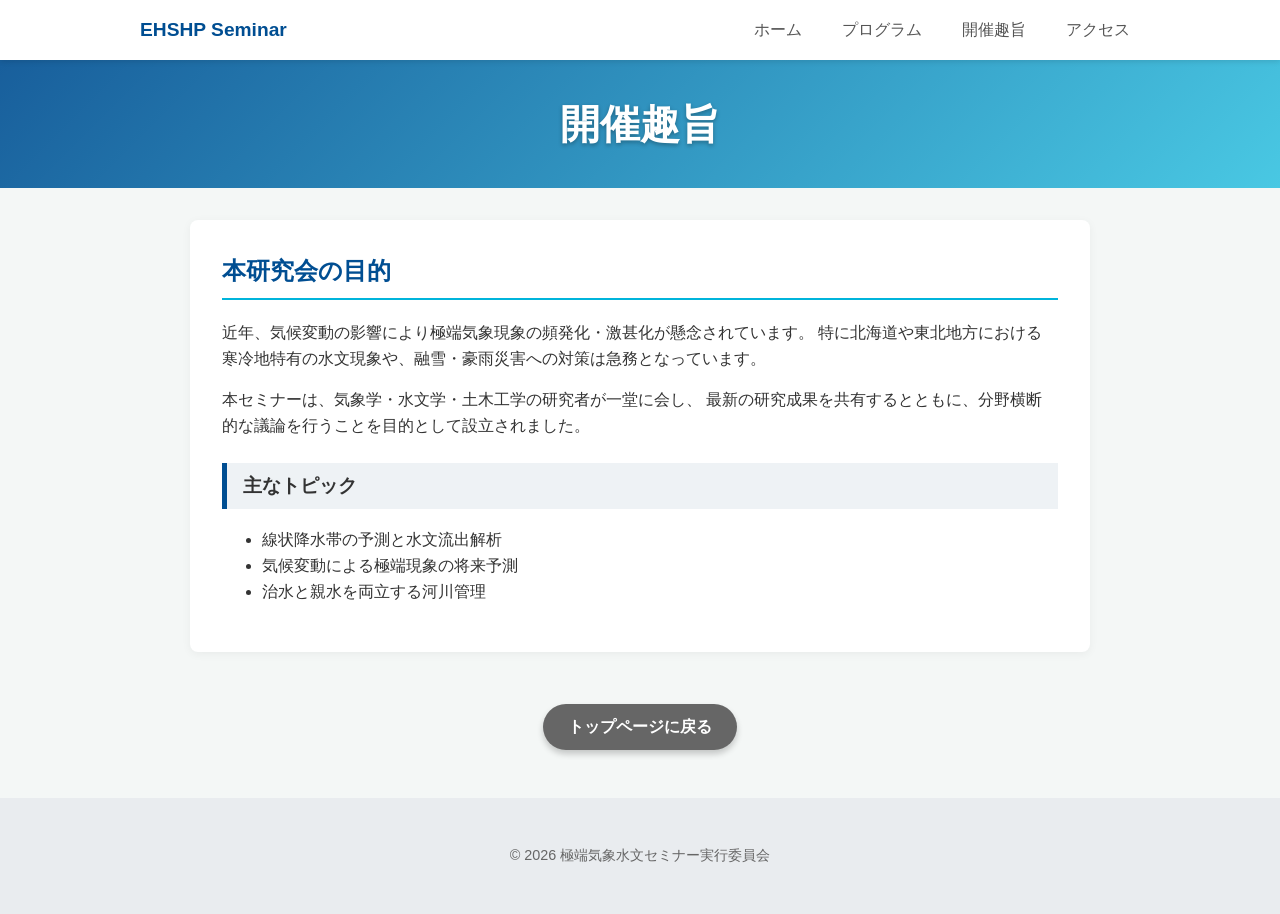
==== pages/about.html @ 2cabe52f "Add files via upload" ====
<!DOCTYPE html>
<html lang="ja">
<head>
    <meta charset="UTF-8">
    <meta name="viewport" content="width=device-width, initial-scale=1.0">
    <title>開催趣旨 | 極端気象水文セミナー</title>
    <link rel="stylesheet" href="../css/style.css">
</head>
<body>

    <nav class="navbar">
        <div class="nav-container">
            <a href="../index.html" class="logo">EHSHP Seminar</a>
            <ul class="nav-links">
                <li><a href="../index.html">ホーム</a></li>
                <li><a href="../index.html#program">プログラム</a></li>
                <li><a href="about.html">開催趣旨</a></li>
                <li><a href="../index.html#access">アクセス</a></li>
            </ul>
        </div>
    </nav>

    <div class="hero" style="padding: 2rem 1rem; margin-bottom: 2rem;">
        <div class="hero-content">
            <h1>開催趣旨</h1>
        </div>
    </div>

    <div class="container">
        <section>
            <h2>本研究会の目的</h2>
            <p>
                近年、気候変動の影響により極端気象現象の頻発化・激甚化が懸念されています。
                特に北海道や東北地方における寒冷地特有の水文現象や、融雪・豪雨災害への対策は急務となっています。
            </p>
            <p>
                本セミナーは、気象学・水文学・土木工学の研究者が一堂に会し、
                最新の研究成果を共有するとともに、分野横断的な議論を行うことを目的として設立されました。
            </p>
            
            <h3>主なトピック</h3>
            <ul>
                <li>線状降水帯の予測と水文流出解析</li>
                <li>気候変動による極端現象の将来予測</li>
                <li>治水と親水を両立する河川管理</li>
            </ul>
        </section>

        <p style="text-align:center;">
            <a href="../index.html" class="hero-btn" style="background-color:#666;">トップページに戻る</a>
        </p>
    </div>

    <footer>
        <p>&copy; 2026 極端気象水文セミナー実行委員会</p>
    </footer>

</body>
</html>
---- css/style.css ----
@charset "UTF-8";

/* --- 基本設定 (Variables) --- */
:root {
    --primary-color: #004e92; /* 濃い青 */
    --accent-color: #00b4db;  /* 水色 */
    --bg-color: #f4f7f6;      /* 背景グレー */
    --text-color: #333;
    --white: #ffffff;
    --nav-bg: #ffffff;
}

body {
    font-family: "Helvetica Neue", Arial, "Hiragino Kaku Gothic ProN", "Hiragino Sans", Meiryo, sans-serif;
    line-height: 1.6;
    color: var(--text-color);
    background-color: var(--bg-color);
    margin: 0;
    padding: 0;
}

a { color: var(--primary-color); text-decoration: none; transition: 0.3s; }
a:hover { opacity: 0.7; }

/* --- ナビゲーションバー --- */
.navbar {
    background-color: var(--nav-bg);
    box-shadow: 0 2px 5px rgba(0,0,0,0.1);
    position: sticky; /* スクロールしても上についてくる */
    top: 0;
    z-index: 1000;
    padding: 0 1rem;
}
.nav-container {
    max-width: 1000px;
    margin: 0 auto;
    display: flex;
    justify-content: space-between;
    align-items: center;
    height: 60px;
}
.logo {
    font-weight: bold;
    font-size: 1.2rem;
    color: var(--primary-color);
}
.nav-links {
    list-style: none;
    display: flex;
    gap: 20px;
    margin: 0;
    padding: 0;
}
.nav-links li a {
    color: #555;
    font-weight: 500;
    padding: 5px 10px;
}
.nav-links li a:hover {
    color: var(--primary-color);
    background-color: #f0f0f0;
    border-radius: 4px;
}

/* --- ヒーローセクション (トップ画像) --- */
.hero {
    /* 画像がない時はグラデーション、ある時は画像を重ねる設定 */
    background: linear-gradient(135deg, rgba(0,78,146,0.9), rgba(0,180,219,0.7)), url('../images/hero-bg.jpg');
    background-size: cover;
    background-position: center;
    color: var(--white);
    padding: 4rem 1rem;
    text-align: center;
    margin-bottom: 2rem;
}
.hero h1 {
    margin: 0;
    font-size: 2.5rem;
    text-shadow: 0 2px 4px rgba(0,0,0,0.3);
}
.hero p {
    font-size: 1.2rem;
    margin-top: 10px;
    opacity: 0.9;
}
.hero-btn {
    display: inline-block;
    margin-top: 20px;
    padding: 10px 25px;
    background-color: #ff9800; /* 目立つオレンジ */
    color: white;
    font-weight: bold;
    border-radius: 50px;
    box-shadow: 0 4px 6px rgba(0,0,0,0.2);
}
.hero-btn:hover {
    background-color: #e68900;
    color: white;
    transform: translateY(-2px);
}

/* --- コンテナ (本文幅制限) --- */
.container {
    max-width: 900px;
    margin: 0 auto;
    padding: 0 1rem 2rem 1rem;
}

/* --- セクション共通 --- */
section {
    background: var(--white);
    border-radius: 8px;
    padding: 2rem;
    margin-bottom: 2rem;
    box-shadow: 0 2px 10px rgba(0,0,0,0.05);
}
h2 {
    color: var(--primary-color);
    border-bottom: 2px solid var(--accent-color);
    padding-bottom: 0.5rem;
    margin-top: 0;
}
h3 {
    margin-top: 1.5rem;
    background-color: #eef2f5;
    padding: 0.5rem 1rem;
    border-left: 5px solid var(--primary-color);
}

/* --- テーブル類 --- */
.schedule-table {
    width: 100%;
    border-collapse: collapse;
    margin-top: 1rem;
}
.schedule-table th, .schedule-table td {
    padding: 12px;
    border-bottom: 1px solid #ddd;
    text-align: left;
}
.schedule-table th {
    width: 25%;
    background-color: #f9f9f9;
    color: var(--primary-color);
}
.break-row {
    background-color: #fff8e1;
    text-align: center;
    font-size: 0.9rem;
    color: #8a6d3b;
}
.break-row td { text-align: center; }

/* --- その他リスト --- */
.committee-list {
    display: flex;
    flex-wrap: wrap;
    gap: 10px;
    padding: 0;
    list-style: none;
}
.committee-list li {
    background: #eef2f5;
    padding: 5px 15px;
    border-radius: 20px;
    font-size: 0.9rem;
}

/* --- フッター --- */
footer {
    text-align: center;
    padding: 2rem;
    font-size: 0.9rem;
    color: #666;
    background-color: #e9ecef;
    margin-top: auto;
}

/* --- スマホ対応 --- */
@media (max-width: 600px) {
    .nav-container { flex-direction: column; height: auto; padding: 10px; }
    .nav-links { gap: 10px; flex-wrap: wrap; justify-content: center; margin-top: 10px; }
    .hero h1 { font-size: 1.8rem; }
    .schedule-table th, .schedule-table td { display: block; width: 100%; }
    .schedule-table th { background: transparent; padding-bottom: 0; color: var(--accent-color); }
}
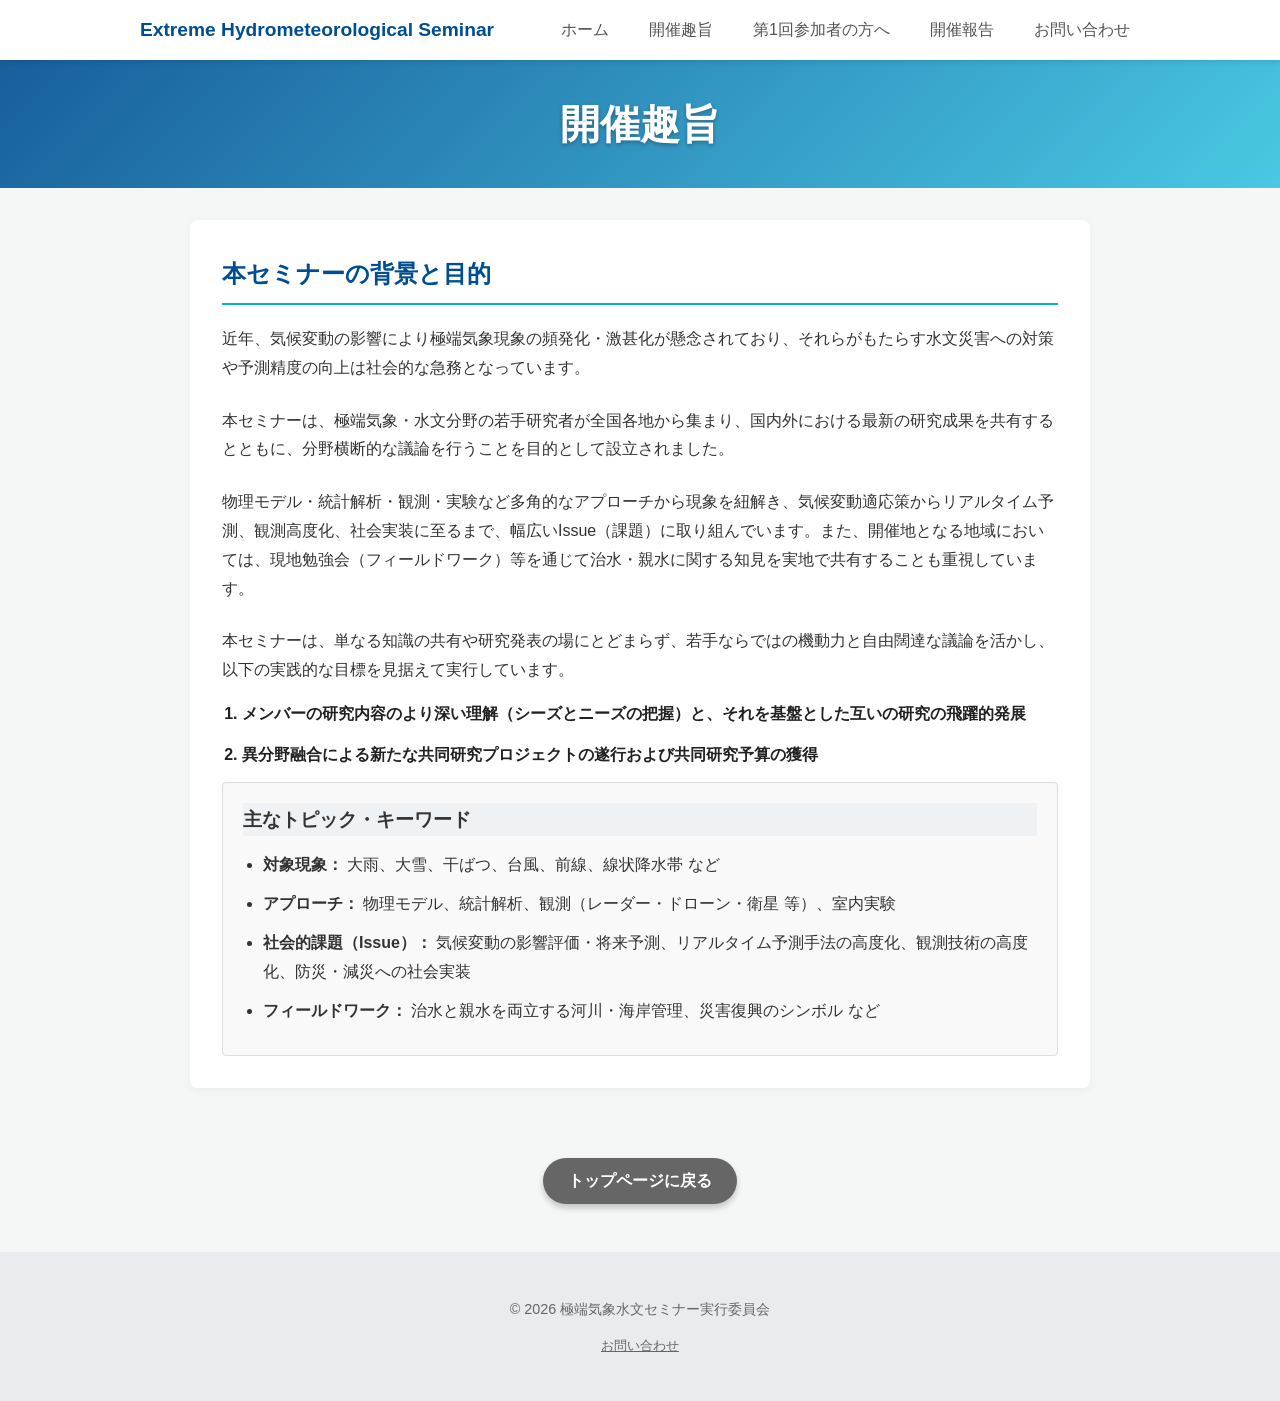
==== commit 5058ee7f: "Add files via upload" ====
--- a/pages/about.html
+++ b/pages/about.html
@@ -4,18 +4,98 @@
     <meta charset="UTF-8">
     <meta name="viewport" content="width=device-width, initial-scale=1.0">
     <title>開催趣旨 | 極端気象水文セミナー</title>
+    <meta name="robots" content="noindex, nofollow">
     <link rel="stylesheet" href="../css/style.css">
+    <style>
+        /* 開催趣旨ページ専用の追加スタイル */
+        .about-section {
+            line-height: 1.8;
+            margin-bottom: 40px;
+        }
+        .about-section p {
+            margin-bottom: 1.5em;
+        }
+        
+        /* ビジョン（目標）を強調するボックス */
+        .vision-box {
+            margin-top: 30px;
+            margin-bottom: 30px;
+            padding: 25px;
+            background-color: #eef5fa; /* 薄いブルーで知的な印象に */
+            border-radius: 8px;
+            border-left: 6px solid #0056b3;
+        }
+        .vision-box h3 {
+            margin-top: 0;
+            color: #0056b3;
+            border-bottom: 1px solid #cce0f5;
+            padding-bottom: 10px;
+            margin-bottom: 15px;
+        }
+        .vision-box h4 {
+            margin-top: 0;
+            margin-bottom: 15px;
+            border: none;
+            padding: 0;
+            color: #333;
+        }
+        .vision-list {
+            padding-left: 20px;
+            margin: 0;
+            color: #222;
+        }
+        .vision-list li {
+            margin-bottom: 12px;
+            font-weight: bold;
+        }
+
+        /* キーワードリスト */
+        .keyword-list {
+            background-color: #f9f9f9;
+            border: 1px solid #ddd;
+            padding: 20px;
+            border-radius: 4px;
+        }
+        .keyword-list h3 {
+            margin-top: 0;
+            margin-bottom: 15px;
+            border: none;
+            padding: 0;
+            color: #333;
+        }
+        .keyword-list ul {
+            padding-left: 20px;
+            margin: 0;
+        }
+        .keyword-list li {
+            margin-bottom: 10px;
+        }
+    </style>
 </head>
 <body>
 
     <nav class="navbar">
         <div class="nav-container">
-            <a href="../index.html" class="logo">EHSHP Seminar</a>
+            <a href="../index.html" class="logo">Extreme Hydrometeorological Seminar</a>
             <ul class="nav-links">
                 <li><a href="../index.html">ホーム</a></li>
-                <li><a href="../index.html#program">プログラム</a></li>
                 <li><a href="about.html">開催趣旨</a></li>
-                <li><a href="../index.html#access">アクセス</a></li>
+                <li class="dropdown">
+                    <a href="vol1.html" class="dropbtn">第1回参加者の方へ</a>
+                    <div class="dropdown-content">
+                        <a href="../index.html#info">当日のご案内</a>
+                        <a href="../index.html#program">プログラム</a>
+                        <a href="../index.html#access">アクセス</a>
+                    </div>
+                </li>
+                <li class="dropdown">
+                    <a href="archive.html" class="dropbtn">開催報告</a>
+                    <div class="dropdown-content">
+                        <a href="report_vol1.html">第1回 (2025年度)</a>
+                        <a href="#">第2回 (準備中)</a>
+                    </div>
+                </li>
+                <li><a href="contact.html">お問い合わせ</a></li>
             </ul>
         </div>
     </nav>
@@ -27,32 +107,50 @@
     </div>
 
     <div class="container">
-        <section>
-            <h2>本研究会の目的</h2>
+        <section class="about-section">
+            <h2>本セミナーの背景と目的</h2>
             <p>
-                近年、気候変動の影響により極端気象現象の頻発化・激甚化が懸念されています。
-                特に北海道や東北地方における寒冷地特有の水文現象や、融雪・豪雨災害への対策は急務となっています。
+                近年、気候変動の影響により極端気象現象の頻発化・激甚化が懸念されており、それらがもたらす水文災害への対策や予測精度の向上は社会的な急務となっています。
             </p>
             <p>
-                本セミナーは、気象学・水文学・土木工学の研究者が一堂に会し、
-                最新の研究成果を共有するとともに、分野横断的な議論を行うことを目的として設立されました。
+                本セミナーは、極端気象・水文分野の若手研究者が全国各地から集まり、国内外における最新の研究成果を共有するとともに、分野横断的な議論を行うことを目的として設立されました。
             </p>
+            <p>
+                物理モデル・統計解析・観測・実験など多角的なアプローチから現象を紐解き、気候変動適応策からリアルタイム予測、観測高度化、社会実装に至るまで、幅広いIssue（課題）に取り組んでいます。また、開催地となる地域においては、現地勉強会（フィールドワーク）等を通じて治水・親水に関する知見を実地で共有することも重視しています。
+            </p>
+
+<!--            <div class="vision-box">
+                <h4>セミナーが目指す実践的ビジョン</h4> -->
+                <p style="margin-bottom: 15px;">
+                    本セミナーは、単なる知識の共有や研究発表の場にとどまらず、若手ならではの機動力と自由闊達な議論を活かし、以下の実践的な目標を見据えて実行しています。
+                </p>
+                <ol class="vision-list">
+                    <li>メンバーの研究内容のより深い理解（シーズとニーズの把握）と、それを基盤とした互いの研究の飛躍的発展</li>
+                    <li>異分野融合による新たな共同研究プロジェクトの遂行および共同研究予算の獲得</li>
+                </ol>
+<!--            </div> -->
             
-            <h3>主なトピック</h3>
-            <ul>
-                <li>線状降水帯の予測と水文流出解析</li>
-                <li>気候変動による極端現象の将来予測</li>
-                <li>治水と親水を両立する河川管理</li>
-            </ul>
+            <div class="keyword-list">
+                <h3>主なトピック・キーワード</h3>
+                <ul>
+                    <li><strong>対象現象：</strong> 大雨、大雪、干ばつ、台風、前線、線状降水帯 など</li>
+                    <li><strong>アプローチ：</strong> 物理モデル、統計解析、観測（レーダー・ドローン・衛星 等）、室内実験</li>
+                    <li><strong>社会的課題（Issue）：</strong> 気候変動の影響評価・将来予測、リアルタイム予測手法の高度化、観測技術の高度化、防災・減災への社会実装</li>
+                    <li><strong>フィールドワーク：</strong> 治水と親水を両立する河川・海岸管理、災害復興のシンボル など</li>
+                </ul>
+            </div>
         </section>
 
-        <p style="text-align:center;">
+        <p style="text-align:center; margin-top: 50px;">
             <a href="../index.html" class="hero-btn" style="background-color:#666;">トップページに戻る</a>
         </p>
     </div>
 
     <footer>
         <p>&copy; 2026 極端気象水文セミナー実行委員会</p>
+        <p style="font-size:0.8rem; margin-top:5px;">
+            <a href="contact.html" style="color:#666; text-decoration:underline;">お問い合わせ</a>
+        </p>
     </footer>
 
 </body>
--- a/css/style.css
+++ b/css/style.css
@@ -184,3 +184,40 @@
     .schedule-table th, .schedule-table td { display: block; width: 100%; }
     .schedule-table th { background: transparent; padding-bottom: 0; color: var(--accent-color); }
 }
+
+/* --- ドロップダウンメニューのスタイル --- */
+/* 親メニューのリスト項目 */
+.dropdown {
+    position: relative;
+    display: inline-block;
+}
+
+/* ドロップダウンの中身（初期状態は非表示にする） */
+.dropdown-content {
+    display: none;
+    position: absolute;
+    background-color: #f9f9f9;
+    min-width: 160px;
+    box-shadow: 0px 8px 16px 0px rgba(0,0,0,0.2);
+    z-index: 100; /* 他の要素より手前に表示させる */
+}
+
+/* ドロップダウン内のリンクのデザイン */
+.dropdown-content a {
+    color: #333;
+    padding: 12px 16px;
+    text-decoration: none;
+    display: block;
+    font-size: 0.9em;
+}
+
+/* ドロップダウン内のリンクにカーソルを乗せた時の背景色 */
+.dropdown-content a:hover {
+    background-color: #ddd;
+}
+
+/* 親メニュー（開催報告）にカーソルを乗せたら、中身を表示する */
+.dropdown:hover .dropdown-content {
+    display: block;
+}
+
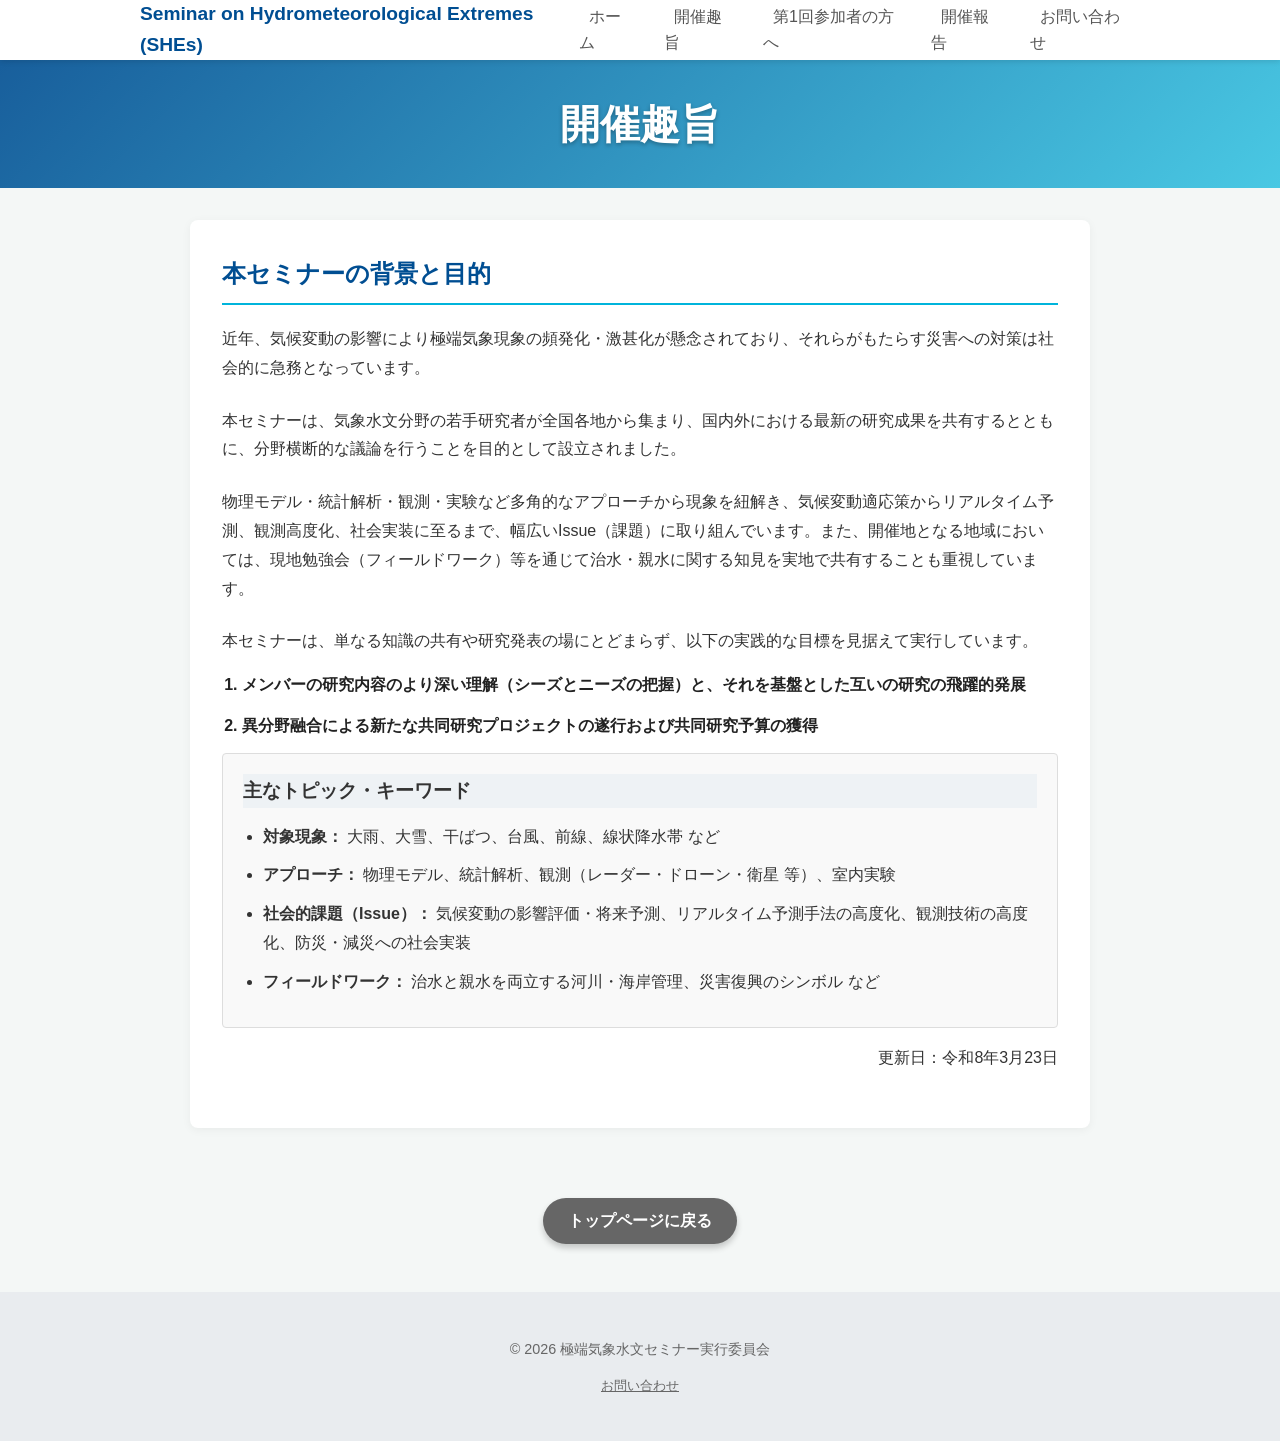
==== commit 0e77d67a: "Add files via upload" ====
--- a/pages/about.html
+++ b/pages/about.html
@@ -76,7 +76,7 @@
 
     <nav class="navbar">
         <div class="nav-container">
-            <a href="../index.html" class="logo">Extreme Hydrometeorological Seminar</a>
+            <a href="../index.html" class="logo">Seminar on Hydrometeorological Extremes (SHEs)</a>
             <ul class="nav-links">
                 <li><a href="../index.html">ホーム</a></li>
                 <li><a href="about.html">開催趣旨</a></li>
@@ -110,10 +110,10 @@
         <section class="about-section">
             <h2>本セミナーの背景と目的</h2>
             <p>
-                近年、気候変動の影響により極端気象現象の頻発化・激甚化が懸念されており、それらがもたらす水文災害への対策や予測精度の向上は社会的な急務となっています。
+                近年、気候変動の影響により極端気象現象の頻発化・激甚化が懸念されており、それらがもたらす災害への対策は社会的に急務となっています。
             </p>
             <p>
-                本セミナーは、極端気象・水文分野の若手研究者が全国各地から集まり、国内外における最新の研究成果を共有するとともに、分野横断的な議論を行うことを目的として設立されました。
+                本セミナーは、気象水文分野の若手研究者が全国各地から集まり、国内外における最新の研究成果を共有するとともに、分野横断的な議論を行うことを目的として設立されました。
             </p>
             <p>
                 物理モデル・統計解析・観測・実験など多角的なアプローチから現象を紐解き、気候変動適応策からリアルタイム予測、観測高度化、社会実装に至るまで、幅広いIssue（課題）に取り組んでいます。また、開催地となる地域においては、現地勉強会（フィールドワーク）等を通じて治水・親水に関する知見を実地で共有することも重視しています。
@@ -122,7 +122,7 @@
 <!--            <div class="vision-box">
                 <h4>セミナーが目指す実践的ビジョン</h4> -->
                 <p style="margin-bottom: 15px;">
-                    本セミナーは、単なる知識の共有や研究発表の場にとどまらず、若手ならではの機動力と自由闊達な議論を活かし、以下の実践的な目標を見据えて実行しています。
+                    本セミナーは、単なる知識の共有や研究発表の場にとどまらず、以下の実践的な目標を見据えて実行しています。
                 </p>
                 <ol class="vision-list">
                     <li>メンバーの研究内容のより深い理解（シーズとニーズの把握）と、それを基盤とした互いの研究の飛躍的発展</li>
@@ -139,6 +139,7 @@
                     <li><strong>フィールドワーク：</strong> 治水と親水を両立する河川・海岸管理、災害復興のシンボル など</li>
                 </ul>
             </div>
+	    <p style="text-align: right">更新日：令和8年3月23日</p>
         </section>
 
         <p style="text-align:center; margin-top: 50px;">
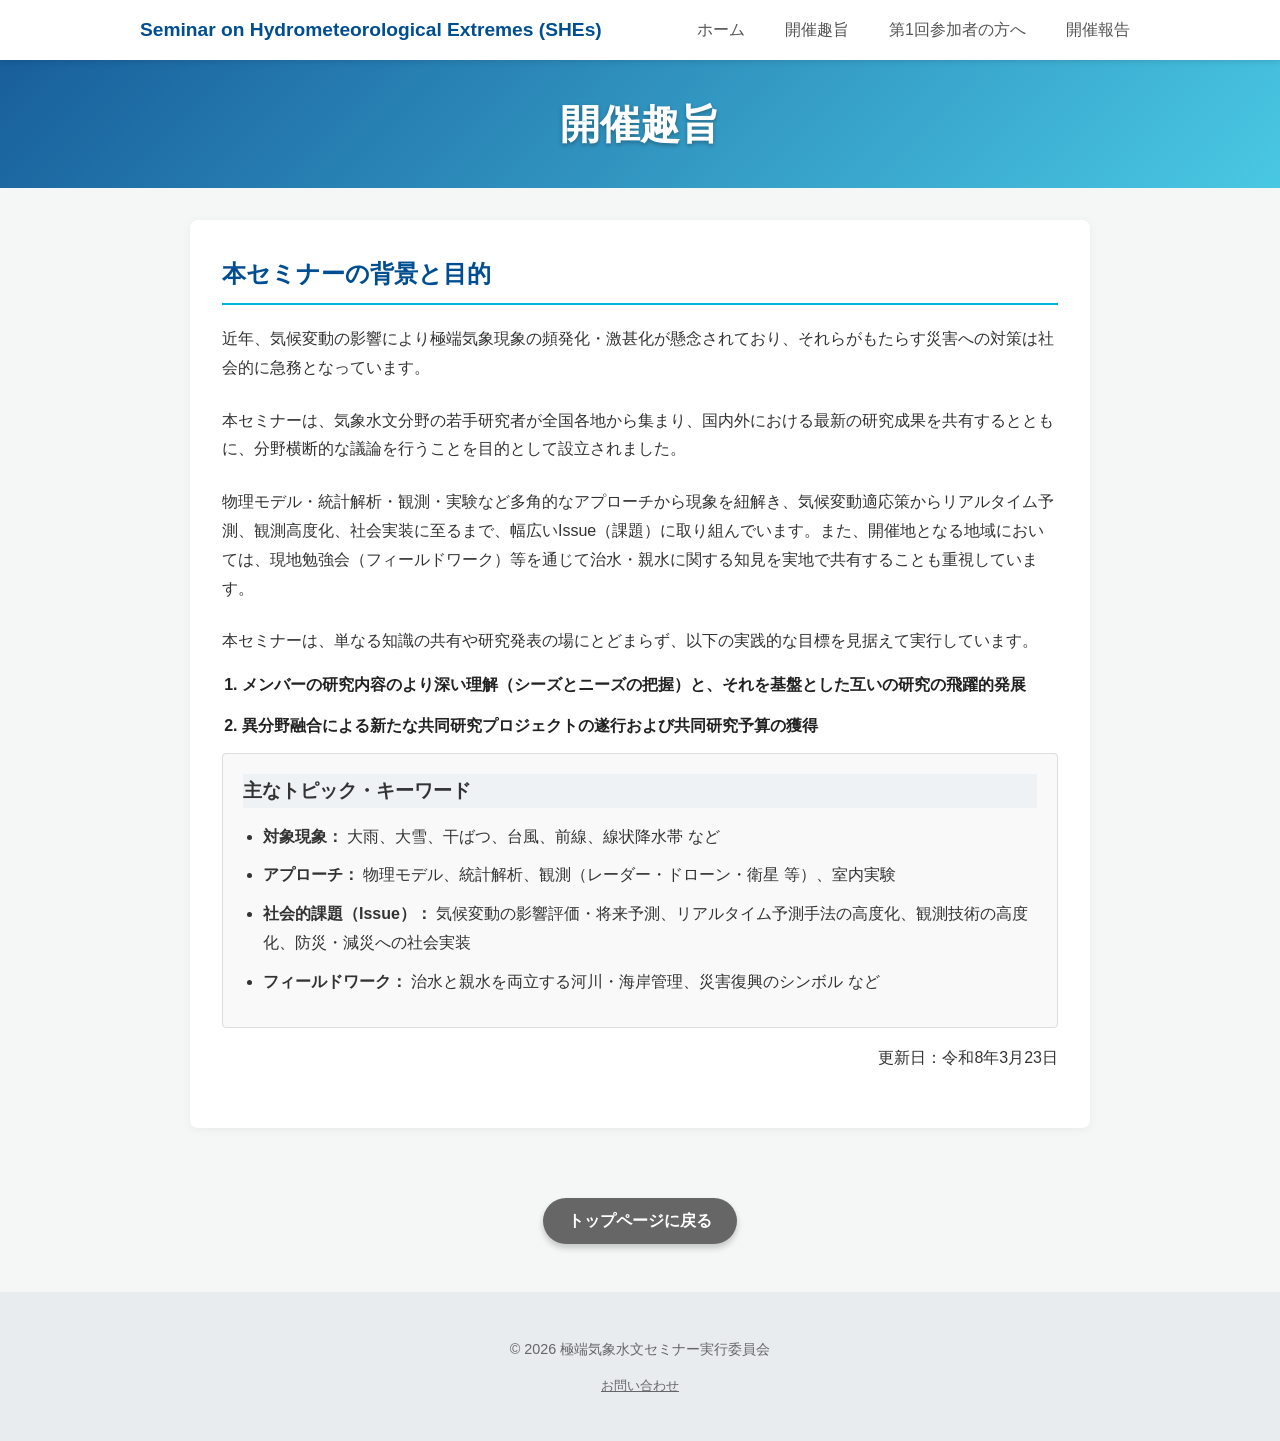
==== commit dc379026: "Add files via upload" ====
--- a/pages/about.html
+++ b/pages/about.html
@@ -86,6 +86,7 @@
                         <a href="../index.html#info">当日のご案内</a>
                         <a href="../index.html#program">プログラム</a>
                         <a href="../index.html#access">アクセス</a>
+			<a href="contact.html">お問い合わせ</a>
                     </div>
                 </li>
                 <li class="dropdown">
@@ -95,7 +96,6 @@
                         <a href="#">第2回 (準備中)</a>
                     </div>
                 </li>
-                <li><a href="contact.html">お問い合わせ</a></li>
             </ul>
         </div>
     </nav>
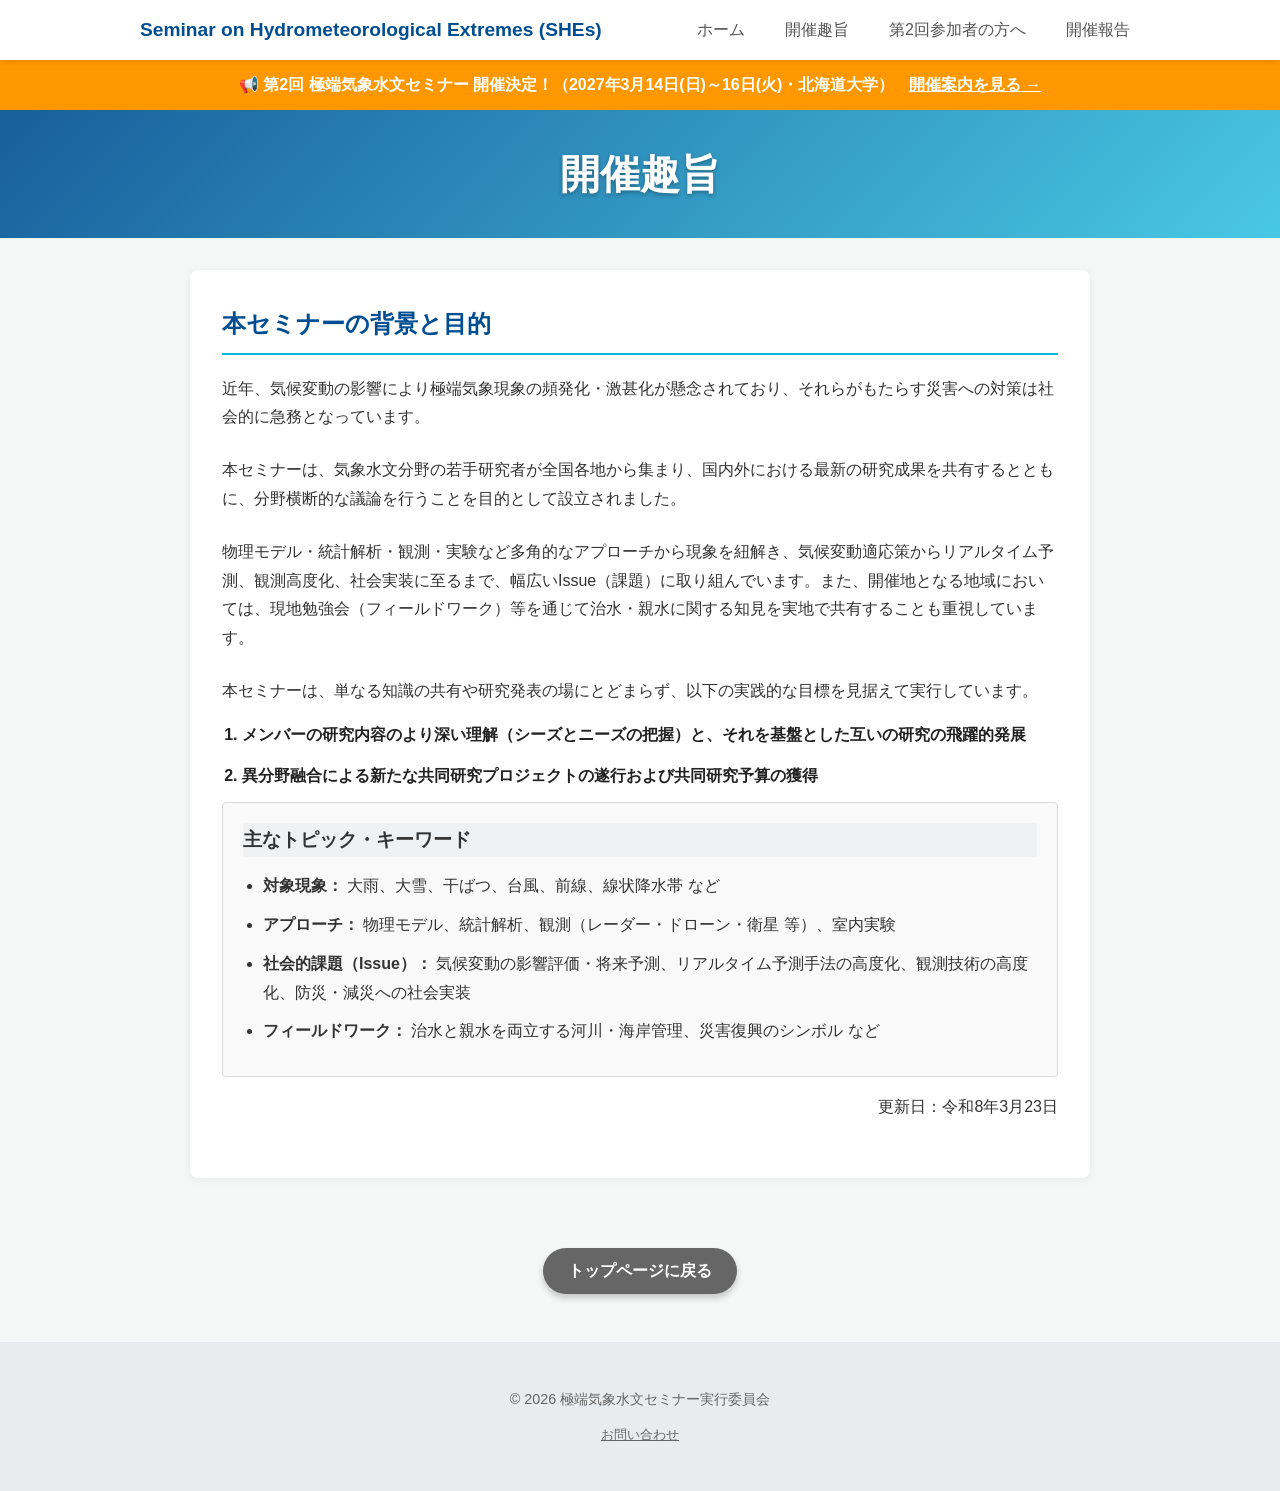
==== commit 16613492: "Add files via upload" ====
--- a/pages/about.html
+++ b/pages/about.html
@@ -81,11 +81,11 @@
                 <li><a href="../index.html">ホーム</a></li>
                 <li><a href="about.html">開催趣旨</a></li>
                 <li class="dropdown">
-                    <a href="vol1.html" class="dropbtn">第1回参加者の方へ</a>
+                    <a href="vol2.html" class="dropbtn">第2回参加者の方へ</a>
                     <div class="dropdown-content">
-                        <a href="../index.html#info">当日のご案内</a>
-                        <a href="../index.html#program">プログラム</a>
-                        <a href="../index.html#access">アクセス</a>
+                        <a href="vol2.html#info">当日のご案内</a>
+                        <a href="vol2.html#program">プログラム</a>
+                        <a href="vol2.html#access">アクセス</a>
 			<a href="contact.html">お問い合わせ</a>
                     </div>
                 </li>
@@ -99,6 +99,11 @@
             </ul>
         </div>
     </nav>
+
+    <div style="background:#ff9800; color:#fff; text-align:center; padding:12px 15px; font-weight:bold;">
+        📢 第2回 極端気象水文セミナー 開催決定！（2027年3月14日(日)～16日(火)・北海道大学）
+        <a href="vol2.html" style="color:#fff; text-decoration:underline; margin-left:10px; white-space:nowrap;">開催案内を見る →</a>
+    </div>
 
     <div class="hero" style="padding: 2rem 1rem; margin-bottom: 2rem;">
         <div class="hero-content">
--- a/css/style.css
+++ b/css/style.css
@@ -221,3 +221,88 @@
     display: block;
 }
 
+/* =========================================
+   講師紹介セクションのスタイル
+========================================= */
+#speakers {
+    margin-top: 40px;
+}
+
+.speaker-card {
+    display: flex;
+    flex-wrap: wrap;
+    background: #ffffff;
+    border: 1px solid #ddd;
+    border-radius: 8px;
+    padding: 20px;
+    margin-bottom: 25px;
+    box-shadow: 0 4px 6px rgba(0,0,0,0.05); /* 軽い影をつけて浮かせる */
+}
+
+/* 写真部分 */
+.speaker-photo {
+    flex: 0 0 150px; /* 写真の幅を150pxに固定 */
+    margin-right: 25px;
+    margin-bottom: 15px;
+}
+
+.speaker-photo img {
+    width: 100%;
+    height: auto;
+    aspect-ratio: 1 / 1; /* 正方形にする */
+    object-fit: cover; /* 画像が歪まないように切り抜く */
+    border: 3px solid #f0f0f0;
+}
+
+/* テキスト情報部分 */
+.speaker-info {
+    flex: 1;
+    min-width: 250px; /* スマホなどで幅が狭くなったら縦並びにする */
+}
+
+.speaker-name {
+    margin-top: 0;
+    margin-bottom: 10px;
+    font-size: 1.3rem;
+    color: #333;
+    border-bottom: 2px solid #ff9800; /* 名前の下にアクセントカラーの線 */
+    padding-bottom: 5px;
+}
+
+.speaker-affiliation {
+    font-size: 0.9rem;
+    color: #666;
+    font-weight: normal;
+}
+
+.speaker-theme {
+    font-size: 1.1rem;
+    color: #0056b3; /* テーマは少し目立つ青色に */
+    margin-bottom: 15px;
+}
+
+.speaker-abstract {
+    font-size: 0.95rem;
+    line-height: 1.7;
+    color: #444;
+    margin-bottom: 15px;
+}
+
+.speaker-bio {
+    font-size: 0.9rem;
+    color: #555;
+    background-color: #f9f9f9;
+    padding: 12px;
+    border-radius: 4px;
+    margin-bottom: 12px;
+}
+
+.speaker-links a {
+    color: #ff9800;
+    text-decoration: none;
+    font-weight: bold;
+}
+
+.speaker-links a:hover {
+    text-decoration: underline;
+}
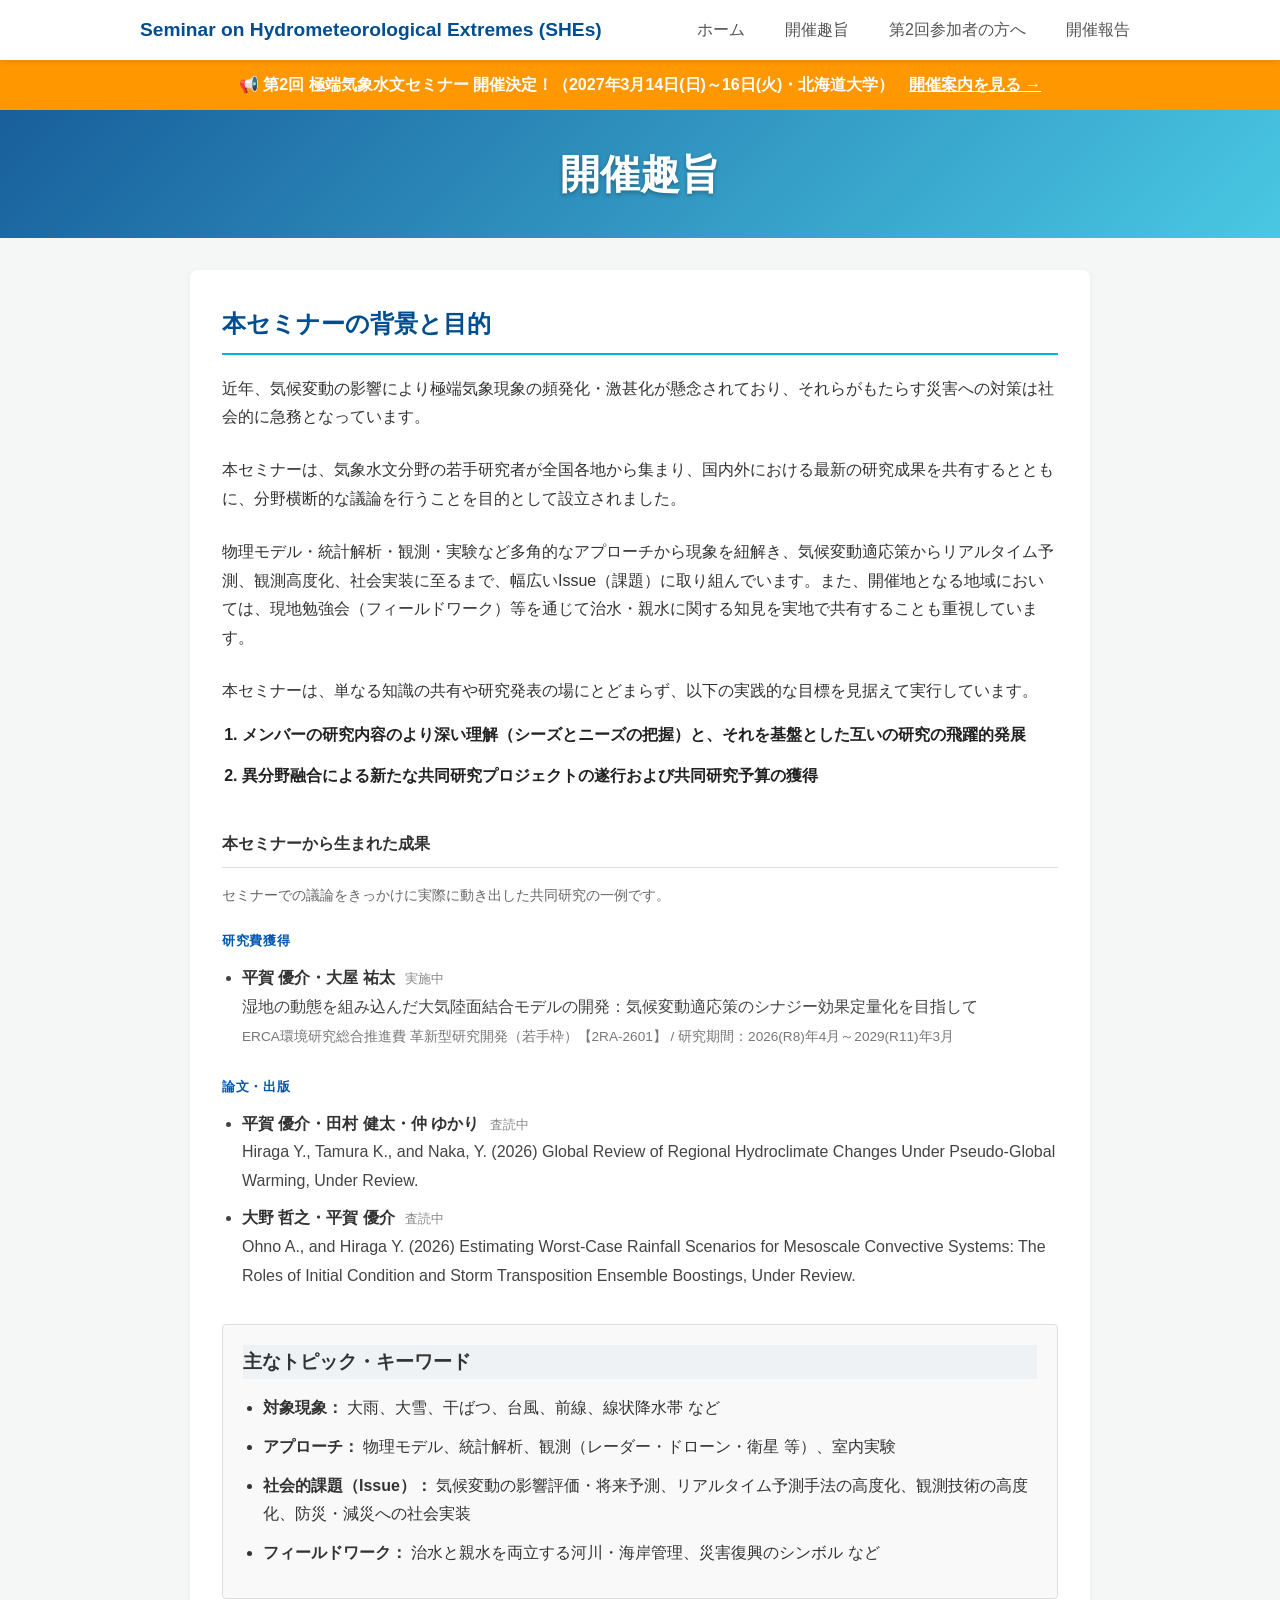
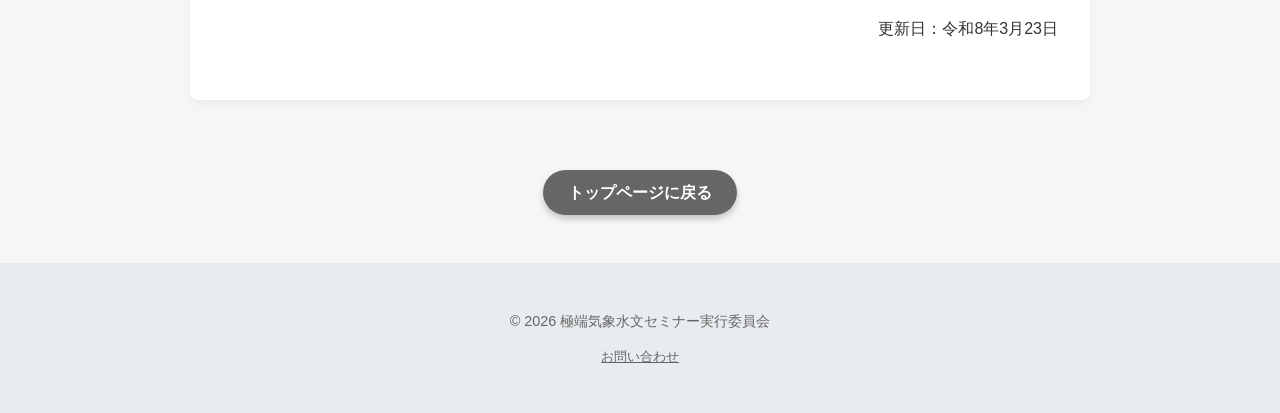
==== commit 9c40c087: "Add files via upload" ====
--- a/pages/about.html
+++ b/pages/about.html
@@ -1,6 +1,15 @@
 <!DOCTYPE html>
 <html lang="ja">
 <head>
+    <!-- Google tag (gtag.js) -->
+    <script async src="https://www.googletagmanager.com/gtag/js?id=G-5236VZC07J"></script>
+    <script>
+      window.dataLayer = window.dataLayer || [];
+      function gtag(){dataLayer.push(arguments);}
+      gtag('js', new Date());
+
+      gtag('config', 'G-5236VZC07J');
+    </script>
     <meta charset="UTF-8">
     <meta name="viewport" content="width=device-width, initial-scale=1.0">
     <title>開催趣旨 | 極端気象水文セミナー</title>
@@ -69,6 +78,62 @@
         }
         .keyword-list li {
             margin-bottom: 10px;
+        }
+
+        /* 本セミナーから生まれた成果 */
+        .achievement-box {
+            margin-top: 40px;
+            margin-bottom: 30px;
+        }
+        .achievement-box h4 {
+            margin-top: 0;
+            margin-bottom: 15px;
+            padding-bottom: 8px;
+            font-size: 1rem;
+            font-weight: bold;
+            color: #333;
+            border-bottom: 1px solid #ddd;
+        }
+        .achievement-box > p {
+            margin-bottom: 20px !important;
+            font-size: 0.9rem;
+            color: #666;
+        }
+        .achievement-group {
+            margin-bottom: 20px;
+        }
+        .achievement-group:last-child {
+            margin-bottom: 0;
+        }
+        .achievement-group h5 {
+            margin: 0 0 8px;
+            font-size: 0.8rem;
+            font-weight: bold;
+            letter-spacing: 0.05em;
+            color: #0056b3;
+            text-transform: uppercase;
+        }
+        .achievement-list {
+            list-style: disc;
+            margin: 0;
+            padding-left: 20px;
+        }
+        .achievement-item {
+            padding: 4px 0;
+            color: #444;
+        }
+        .achievement-members {
+            font-weight: bold;
+            color: #333;
+        }
+        .achievement-status {
+            font-size: 0.8rem;
+            color: #888;
+            margin-left: 6px;
+        }
+        .achievement-detail {
+            font-size: 0.85rem;
+            color: #777;
         }
     </style>
 </head>
@@ -134,7 +199,42 @@
                     <li>異分野融合による新たな共同研究プロジェクトの遂行および共同研究予算の獲得</li>
                 </ol>
 <!--            </div> -->
-            
+
+            <div class="achievement-box">
+                <h4>本セミナーから生まれた成果</h4>
+                <p>セミナーでの議論をきっかけに実際に動き出した共同研究の一例です。</p>
+
+                <div class="achievement-group">
+                    <h5>研究費獲得</h5>
+                    <ul class="achievement-list">
+                        <li class="achievement-item">
+                            <span class="achievement-members">平賀 優介・大屋 祐太</span>
+                            <span class="achievement-status">実施中</span><br>
+                            湿地の動態を組み込んだ大気陸面結合モデルの開発：気候変動適応策のシナジー効果定量化を目指して<br>
+                            <span class="achievement-detail">ERCA環境研究総合推進費 革新型研究開発（若手枠）【2RA-2601】 / 研究期間：2026(R8)年4月～2029(R11)年3月</span>
+                        </li>
+                    </ul>
+                </div>
+
+                <div class="achievement-group">
+                    <h5>論文・出版</h5>
+                    <ul class="achievement-list">
+                        <li class="achievement-item">
+                            <span class="achievement-members">平賀 優介・田村 健太・仲 ゆかり</span>
+                            <span class="achievement-status">査読中</span>
+			    <br>
+                            Hiraga Y., Tamura K., and Naka, Y. (2026) Global Review of Regional Hydroclimate Changes Under Pseudo-Global Warming, Under Review.<br>
+                        </li>
+                        <li class="achievement-item">
+                            <span class="achievement-members">大野 哲之・平賀 優介</span>
+                            <span class="achievement-status">査読中</span>
+			    <br>
+                            Ohno A., and Hiraga Y. (2026) Estimating Worst-Case Rainfall Scenarios for Mesoscale Convective Systems: The Roles of Initial Condition and Storm Transposition Ensemble Boostings, Under Review.<br>
+                        </li>
+                    </ul>
+                </div>
+            </div>
+
             <div class="keyword-list">
                 <h3>主なトピック・キーワード</h3>
                 <ul>
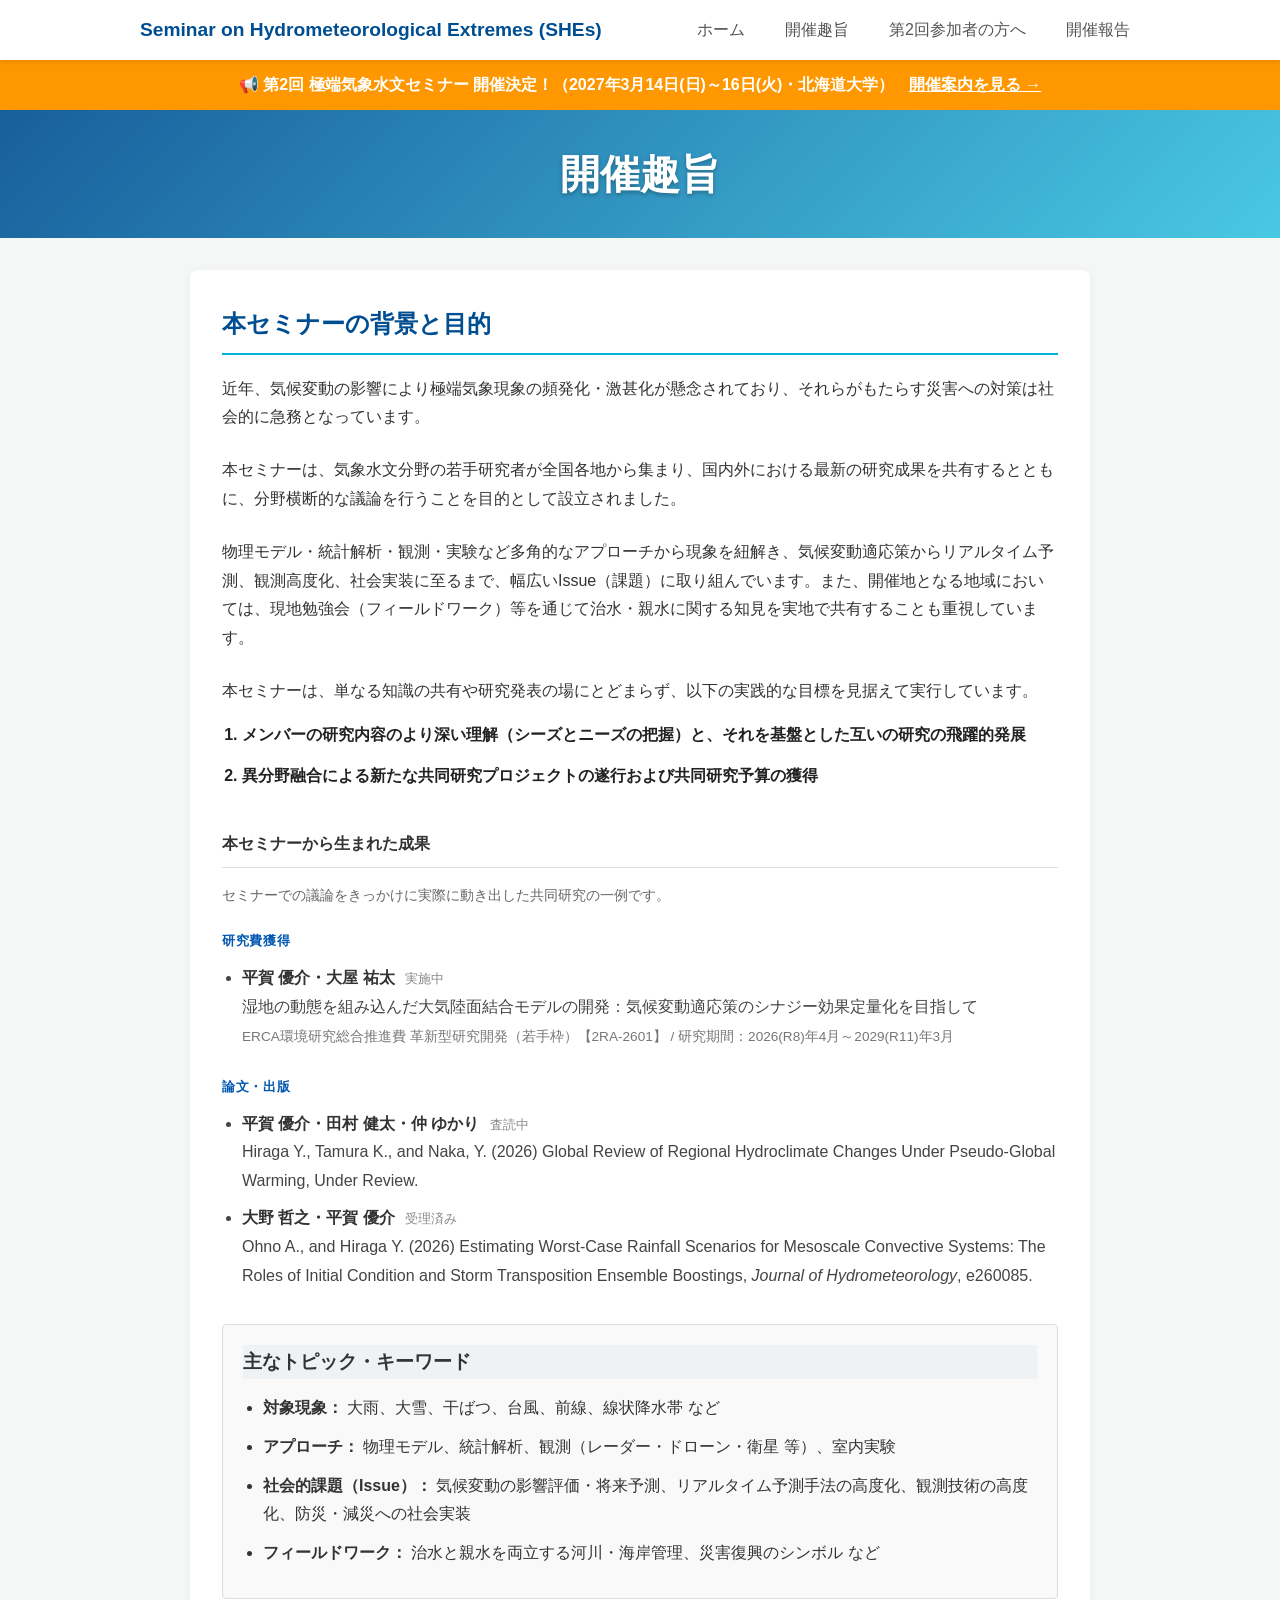
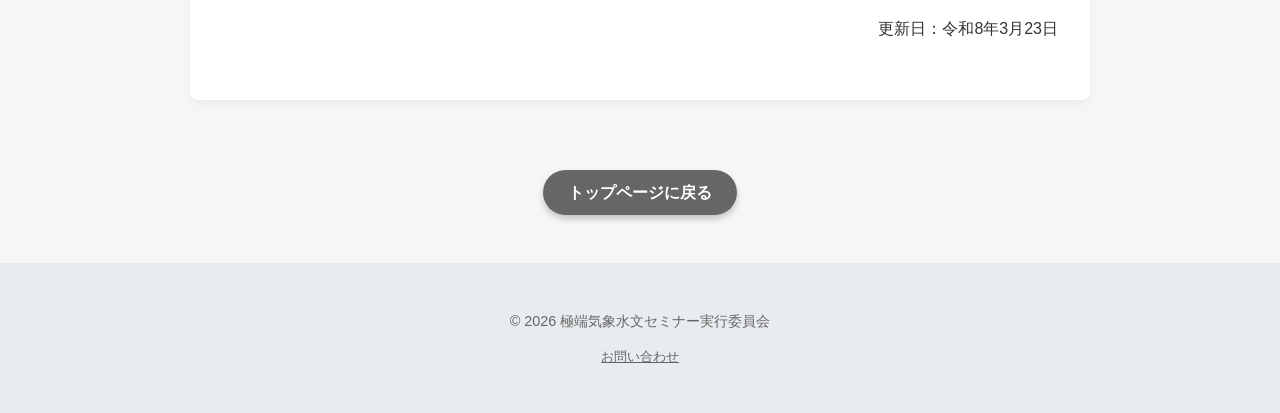
==== commit 3981680f: "Add files via upload" ====
--- a/pages/about.html
+++ b/pages/about.html
@@ -227,9 +227,9 @@
                         </li>
                         <li class="achievement-item">
                             <span class="achievement-members">大野 哲之・平賀 優介</span>
-                            <span class="achievement-status">査読中</span>
+                            <span class="achievement-status">受理済み</span>
 			    <br>
-                            Ohno A., and Hiraga Y. (2026) Estimating Worst-Case Rainfall Scenarios for Mesoscale Convective Systems: The Roles of Initial Condition and Storm Transposition Ensemble Boostings, Under Review.<br>
+                            Ohno A., and Hiraga Y. (2026) Estimating Worst-Case Rainfall Scenarios for Mesoscale Convective Systems: The Roles of Initial Condition and Storm Transposition Ensemble Boostings, <em>Journal of Hydrometeorology</em>, e260085.<br>
                         </li>
                     </ul>
                 </div>
--- a/css/style.css
+++ b/css/style.css
@@ -306,3 +306,19 @@
 .speaker-links a:hover {
     text-decoration: underline;
 }
+
+/* Vol2専用のヘッダー背景画像 */
+.hero-vol2 {
+    /* 写真の上に黒い半透明のフィルターを重ねて文字を読みやすくする */
+    background-image: linear-gradient(rgba(0, 0, 0, 0.5), rgba(0, 0, 0, 0.5)), url('../images/enyu.jpg');
+    background-size: cover;
+    background-position: center;
+}
+
+/* Vol2専用の文字色と影の設定 */
+.hero-vol2 h1,
+.hero-vol2 p,
+.hero-vol2 div {
+    color: #ffffff;
+    text-shadow: 1px 1px 4px rgba(0, 0, 0, 0.8);
+}
